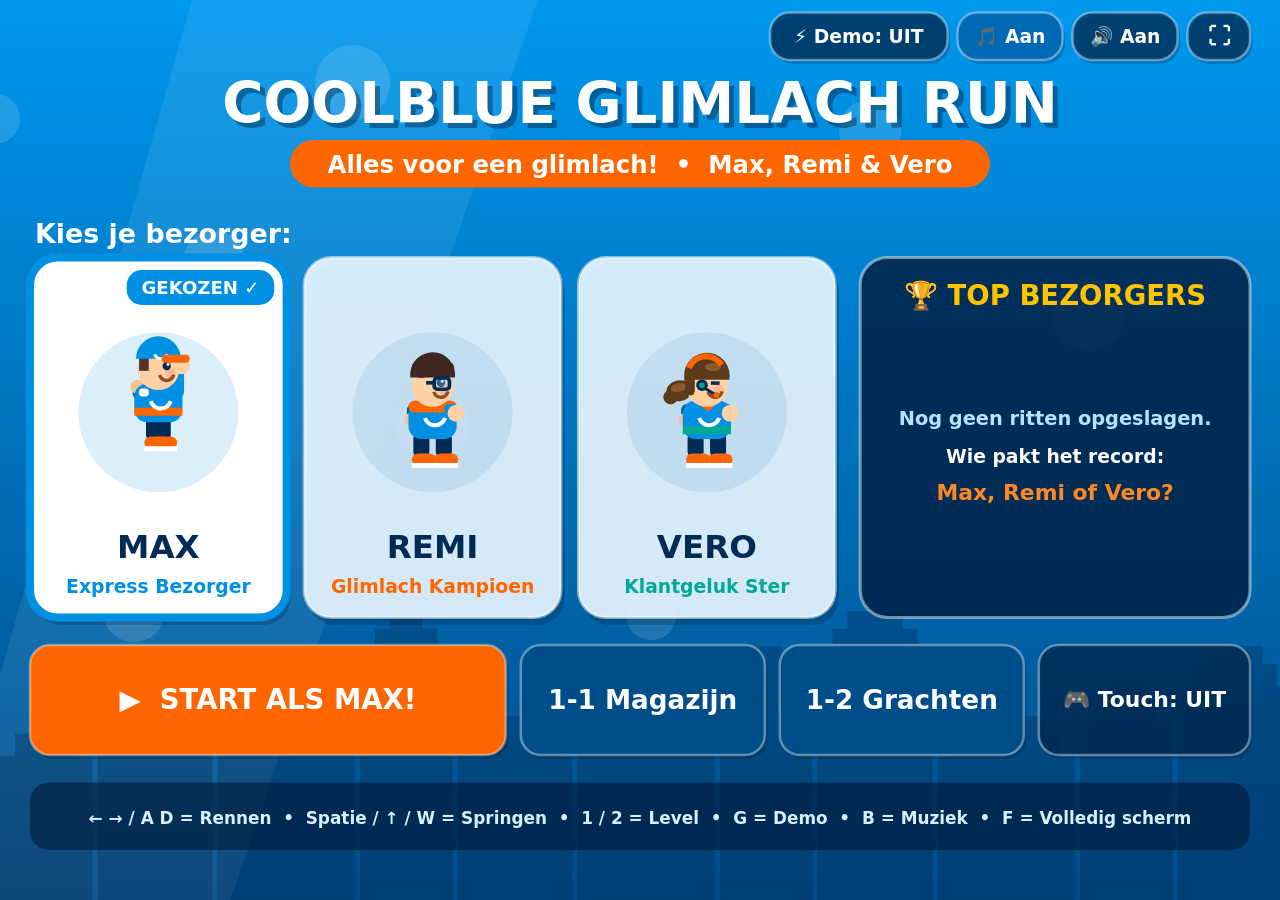
==== docs/index.html @ 8221eb90 "feat: add Vero character, polish graphics/chiptune audio, multi-form-factor & web/PWA edition" ====
<!DOCTYPE html>
<html lang="nl">
<head>
  <meta charset="UTF-8" />
  <meta name="viewport" content="width=device-width, initial-scale=1.0, maximum-scale=1.0, user-scalable=no, viewport-fit=cover" />
  <title>Coolblue Glimlach Run — Max, Remi &amp; Vero</title>
  <meta name="description" content="Alles voor een glimlach! Speel als Max, Remi of Vero in dit snelle Coolblue retro Jump-'n'-Run spel voor smartphone, tablet en desktop." />
  <meta name="theme-color" content="#0090E3" />
  <meta name="apple-mobile-web-app-capable" content="yes" />
  <meta name="apple-mobile-web-app-status-bar-style" content="black-translucent" />
  <meta name="apple-mobile-web-app-title" content="Glimlach Run" />
  <meta property="og:title" content="Coolblue Glimlach Run — Max, Remi &amp; Vero" />
  <meta property="og:description" content="Alles voor een glimlach! Speel als Max, Remi of Vero in het Coolblue Magazijn en langs de Amsterdamse grachten." />
  <meta property="og:type" content="website" />
  <link rel="icon" type="image/svg+xml" href="./icon.svg" />
  <link rel="apple-touch-icon" href="./icon.svg" />
  <link rel="manifest" href="./manifest.webmanifest" />
  <link rel="stylesheet" href="./styles.css" />
</head>
<body>
  <h1 class="sr-only">Coolblue Glimlach Run — Retro Jump-'n'-Run met Max, Remi en Vero</h1>
  <main id="game-shell" aria-label="Coolblue Glimlach Run Spelscherm">
    <canvas id="game-canvas"></canvas>
  </main>
  <div id="safe-area-probe" aria-hidden="true"></div>
  <script src="./audio.js"></script>
  <script src="./game.js"></script>
</body>
</html>
---- docs/styles.css ----
*, *::before, *::after {
  box-sizing: border-box;
  margin: 0;
  padding: 0;
  -webkit-tap-highlight-color: transparent;
  user-select: none;
  -webkit-user-select: none;
}

html, body {
  width: 100%;
  height: 100%;
  overflow: hidden;
  background-color: #001B38;
  font-family: system-ui, -apple-system, BlinkMacSystemFont, "Segoe UI", Roboto, sans-serif;
  touch-action: none;
  overscroll-behavior: none;
}

#game-shell {
  position: fixed;
  inset: 0;
  width: 100vw;
  height: 100dvh;
  display: flex;
  align-items: center;
  justify-content: center;
  background: #001B38;
}

#game-canvas {
  display: block;
  width: 100%;
  height: 100%;
  touch-action: none;
  cursor: pointer;
}

/* Invisible CSS env() probe so Canvas layout respects notches & gesture bars */
#safe-area-probe {
  position: fixed;
  top: env(safe-area-inset-top, 0px);
  right: env(safe-area-inset-right, 0px);
  bottom: env(safe-area-inset-bottom, 0px);
  left: env(safe-area-inset-left, 0px);
  pointer-events: none;
  visibility: hidden;
}

.sr-only {
  position: absolute;
  width: 1px;
  height: 1px;
  padding: 0;
  margin: -1px;
  overflow: hidden;
  clip: rect(0, 0, 0, 0);
  white-space: nowrap;
  border: 0;
}
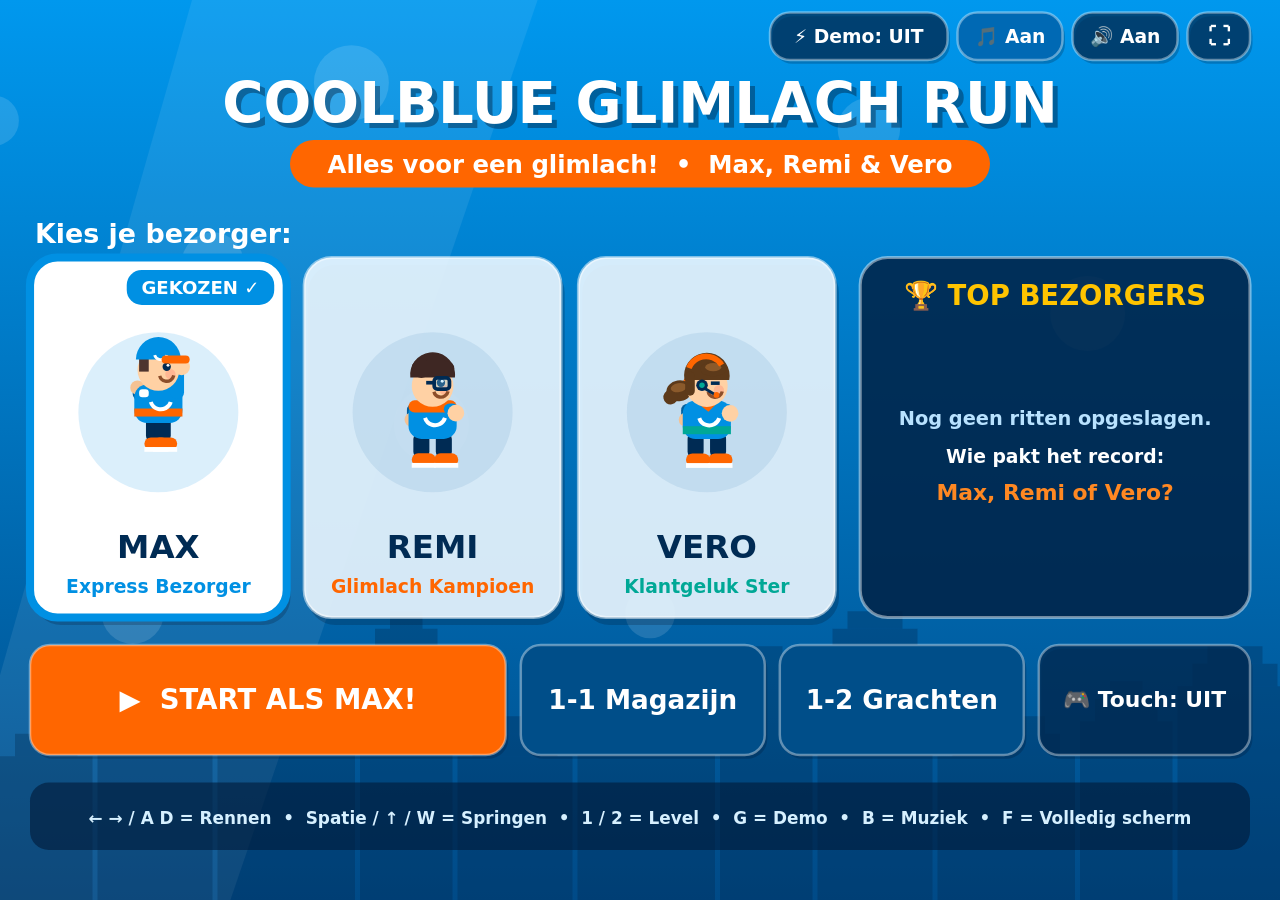
==== commit 9803e52e: "docs: translate README and web metadata to English" ====
--- a/docs/index.html
+++ b/docs/index.html
@@ -1,16 +1,16 @@
 <!DOCTYPE html>
-<html lang="nl">
+<html lang="en">
 <head>
   <meta charset="UTF-8" />
   <meta name="viewport" content="width=device-width, initial-scale=1.0, maximum-scale=1.0, user-scalable=no, viewport-fit=cover" />
   <title>Coolblue Glimlach Run — Max, Remi &amp; Vero</title>
-  <meta name="description" content="Alles voor een glimlach! Speel als Max, Remi of Vero in dit snelle Coolblue retro Jump-'n'-Run spel voor smartphone, tablet en desktop." />
+  <meta name="description" content="Fast-paced Coolblue retro platformer featuring Max, Remi &amp; Vero for smartphone, tablet, and desktop browsers." />
   <meta name="theme-color" content="#0090E3" />
   <meta name="apple-mobile-web-app-capable" content="yes" />
   <meta name="apple-mobile-web-app-status-bar-style" content="black-translucent" />
   <meta name="apple-mobile-web-app-title" content="Glimlach Run" />
   <meta property="og:title" content="Coolblue Glimlach Run — Max, Remi &amp; Vero" />
-  <meta property="og:description" content="Alles voor een glimlach! Speel als Max, Remi of Vero in het Coolblue Magazijn en langs de Amsterdamse grachten." />
+  <meta property="og:description" content="Play as Max, Remi, or Vero across the Coolblue Warehouse and Dutch Canals — Alles voor een glimlach!" />
   <meta property="og:type" content="website" />
   <link rel="icon" type="image/svg+xml" href="./icon.svg" />
   <link rel="apple-touch-icon" href="./icon.svg" />
@@ -18,8 +18,8 @@
   <link rel="stylesheet" href="./styles.css" />
 </head>
 <body>
-  <h1 class="sr-only">Coolblue Glimlach Run — Retro Jump-'n'-Run met Max, Remi en Vero</h1>
-  <main id="game-shell" aria-label="Coolblue Glimlach Run Spelscherm">
+  <h1 class="sr-only">Coolblue Glimlach Run — Retro Platformer featuring Max, Remi, and Vero</h1>
+  <main id="game-shell" aria-label="Coolblue Glimlach Run Game Viewport">
     <canvas id="game-canvas"></canvas>
   </main>
   <div id="safe-area-probe" aria-hidden="true"></div>
